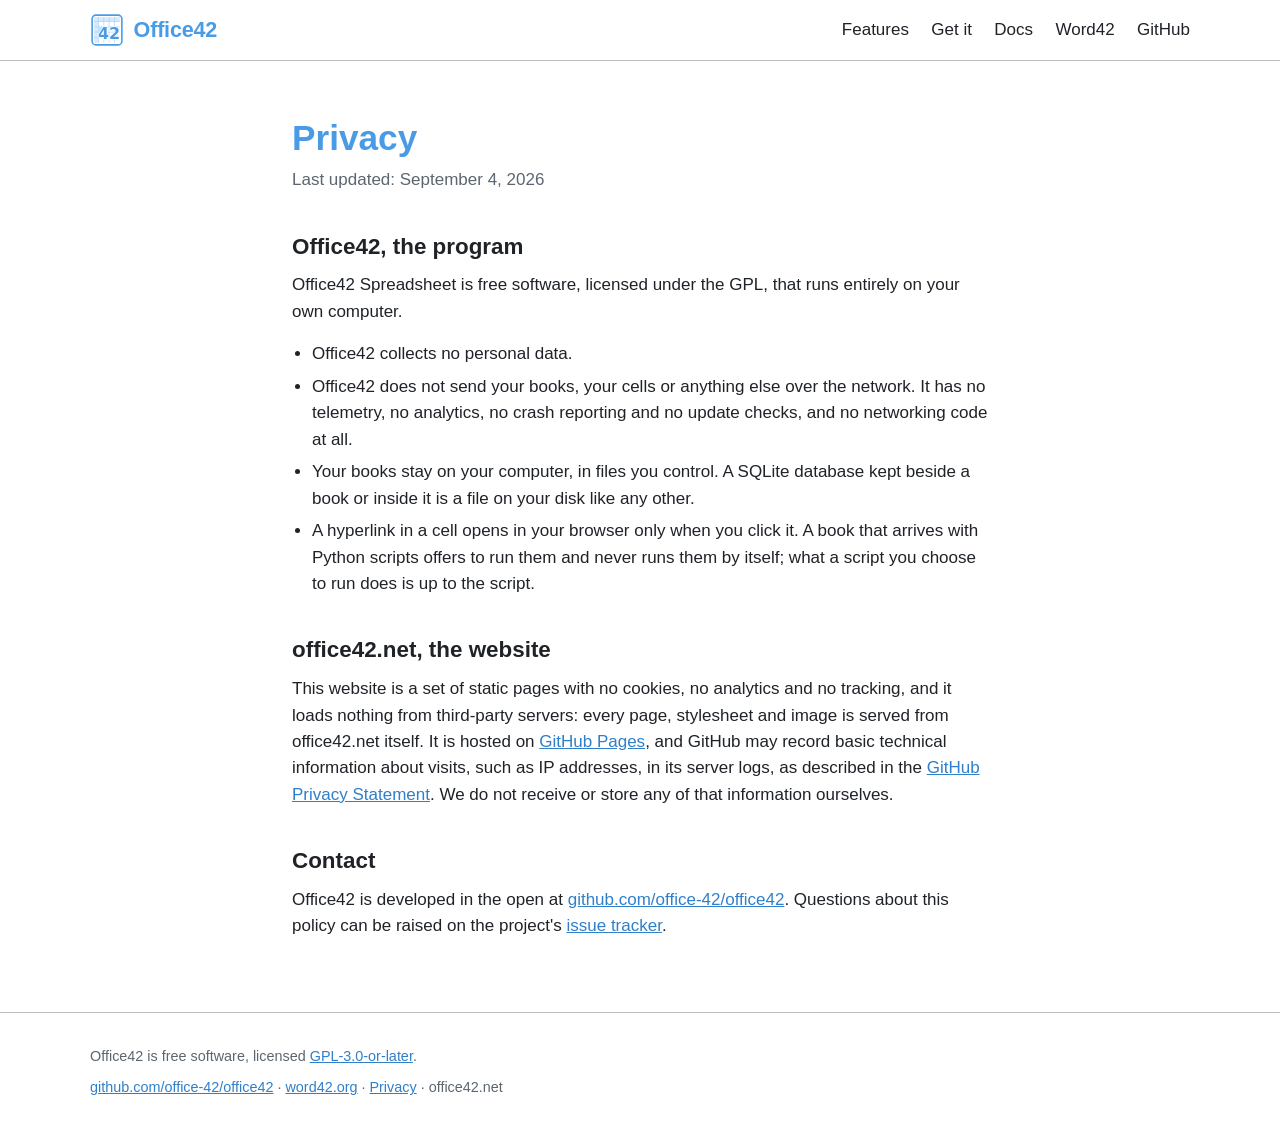
==== privacy.html @ 1de40852 "A privacy page, linked from the footer office42.net/privacy, in the shape of word42.org/privacy, say" ====
<!DOCTYPE html>
<html lang="en">
<head>
<meta charset="utf-8">
<meta name="viewport" content="width=device-width, initial-scale=1">
<title>Privacy — Office42 Spreadsheet</title>
<meta name="description" content="The privacy policy of Office42 Spreadsheet and of office42.net: no data collection, no telemetry, no cookies, no tracking.">
<link rel="canonical" href="https://office42.net/privacy">
<meta property="og:type" content="website">
<meta property="og:title" content="Privacy — Office42 Spreadsheet">
<meta property="og:description" content="The privacy policy of Office42 Spreadsheet and of office42.net: no data collection, no telemetry, no cookies, no tracking.">
<meta property="og:url" content="https://office42.net/privacy">
<meta name="twitter:card" content="summary">
<meta name="theme-color" content="#4a9be6">
<link rel="icon" type="image/svg+xml" href="images/icon.svg">
<link rel="apple-touch-icon" href="images/icon-128.png">
<style>
  :root {
    --o42-blue: #4a9be6;
    --o42-blue-dark: #2f7fca;
    --o42-rule: #c0bfbc;
    --o42-ink: #1f2328;
    --o42-muted: #5c6670;
    --o42-ground: #ffffff;
  }
  * { box-sizing: border-box; }
  body {
    margin: 0;
    font-family: -apple-system, BlinkMacSystemFont, "Segoe UI", Roboto, "Helvetica Neue",
                 "Liberation Sans", "DejaVu Sans", Arial, sans-serif;
    font-size: 17px;
    line-height: 1.55;
    color: var(--o42-ink);
    background: var(--o42-ground);
  }
  a { color: var(--o42-blue-dark); }
  a:hover { color: var(--o42-blue); }
  code {
    font-family: "SFMono-Regular", Consolas, "Liberation Mono", "DejaVu Sans Mono", Menlo, monospace;
    font-size: .92em;
    background: #f6f8fa;
    padding: .05em .3em;
    border-radius: 3px;
  }
  .container { max-width: 1140px; margin: 0 auto; padding: 0 1.25rem; }
  h1 { font-size: 2.2rem; font-weight: 700; color: var(--o42-blue); line-height: 1.2; margin: 0 0 .5rem; }
  h2 { font-size: 1.4rem; font-weight: 700; line-height: 1.2; margin: 2.5rem 0 .75rem; }
  .muted { color: var(--o42-muted); }
  .small { font-size: .9rem; }
  p { margin: 0 0 1rem; }
  ul { margin: 0 0 1rem; padding-left: 1.25rem; }
  li { margin-bottom: .4rem; }

  nav.top {
    position: sticky; top: 0; z-index: 10;
    background: var(--o42-ground);
    border-bottom: 1px solid var(--o42-rule);
  }
  nav.top .container {
    display: flex; align-items: center; justify-content: space-between;
    height: 60px;
  }
  .brand {
    display: flex; align-items: center; gap: .6rem;
    font-weight: 700; font-size: 1.35rem; color: var(--o42-blue);
    text-decoration: none; letter-spacing: -.01em;
  }
  .brand img { width: 34px; height: 34px; }
  nav.top ul { list-style: none; margin: 0; padding: 0; display: flex; gap: 1.4rem; }
  nav.top li { margin: 0; }
  nav.top a.link { color: var(--o42-ink); text-decoration: none; white-space: nowrap; }
  nav.top a.link:hover { color: var(--o42-blue); }
  @media (max-width: 520px) {
    .brand span { display: none; }
    nav.top ul { gap: .8rem; }
    nav.top a.link { font-size: .95rem; }
  }
  @media (max-width: 380px) {
    nav.top ul { gap: .6rem; }
    nav.top a.link { font-size: .85rem; }
  }

  main { padding: 3.5rem 0; }
  main .container { max-width: 46rem; }
  footer { border-top: 1px solid var(--o42-rule); padding: 2rem 0; }
  footer p { margin-bottom: .6rem; }
</style>
</head>
<body>

<nav class="top">
  <div class="container">
    <a class="brand" href="./">
      <img src="images/icon.svg" alt="" width="34" height="34">
      <span>Office42</span>
    </a>
    <ul>
      <li><a class="link" href="./#features">Features</a></li>
      <li><a class="link" href="./#download">Get it</a></li>
      <li><a class="link" href="./#docs">Docs</a></li>
      <li><a class="link" href="https://word42.org/">Word42</a></li>
      <li><a class="link" href="https://github.com/office-42/office42">GitHub</a></li>
    </ul>
  </div>
</nav>

<main>
  <div class="container">
    <h1>Privacy</h1>
    <p class="muted">Last updated: September 4, 2026</p>

    <h2>Office42, the program</h2>
    <p>Office42 Spreadsheet is free software, licensed under the GPL, that runs entirely on
    your own computer.</p>
    <ul>
      <li>Office42 collects no personal data.</li>
      <li>Office42 does not send your books, your cells or anything else over the network. It
      has no telemetry, no analytics, no crash reporting and no update checks, and no
      networking code at all.</li>
      <li>Your books stay on your computer, in files you control. A SQLite database kept
      beside a book or inside it is a file on your disk like any other.</li>
      <li>A hyperlink in a cell opens in your browser only when you click it. A book that
      arrives with Python scripts offers to run them and never runs them by itself; what a
      script you choose to run does is up to the script.</li>
    </ul>

    <h2>office42.net, the website</h2>
    <p>This website is a set of static pages with no cookies, no analytics and no tracking,
    and it loads nothing from third-party servers: every page, stylesheet and image is
    served from office42.net itself. It is hosted on
    <a href="https://pages.github.com/">GitHub Pages</a>, and GitHub may record basic
    technical information about visits, such as IP addresses, in its server logs, as
    described in the
    <a href="https://docs.github.com/en/site-policy/privacy-policies/github-general-privacy-statement">GitHub
    Privacy Statement</a>. We do not receive or store any of that information ourselves.</p>

    <h2>Contact</h2>
    <p>Office42 is developed in the open at
    <a href="https://github.com/office-42/office42">github.com/office-42/office42</a>.
    Questions about this policy can be raised on the project's
    <a href="https://github.com/office-42/office42/issues">issue tracker</a>.</p>
  </div>
</main>

<footer>
  <div class="container">
    <p class="small muted">Office42 is free software, licensed
    <a href="https://github.com/office-42/office42/blob/main/LICENSE">GPL-3.0-or-later</a>.</p>
    <p class="small muted">
      <a href="https://github.com/office-42/office42">github.com/office-42/office42</a> ·
      <a href="https://word42.org/">word42.org</a> ·
      <a href="privacy">Privacy</a> · office42.net
    </p>
  </div>
</footer>

</body>
</html>
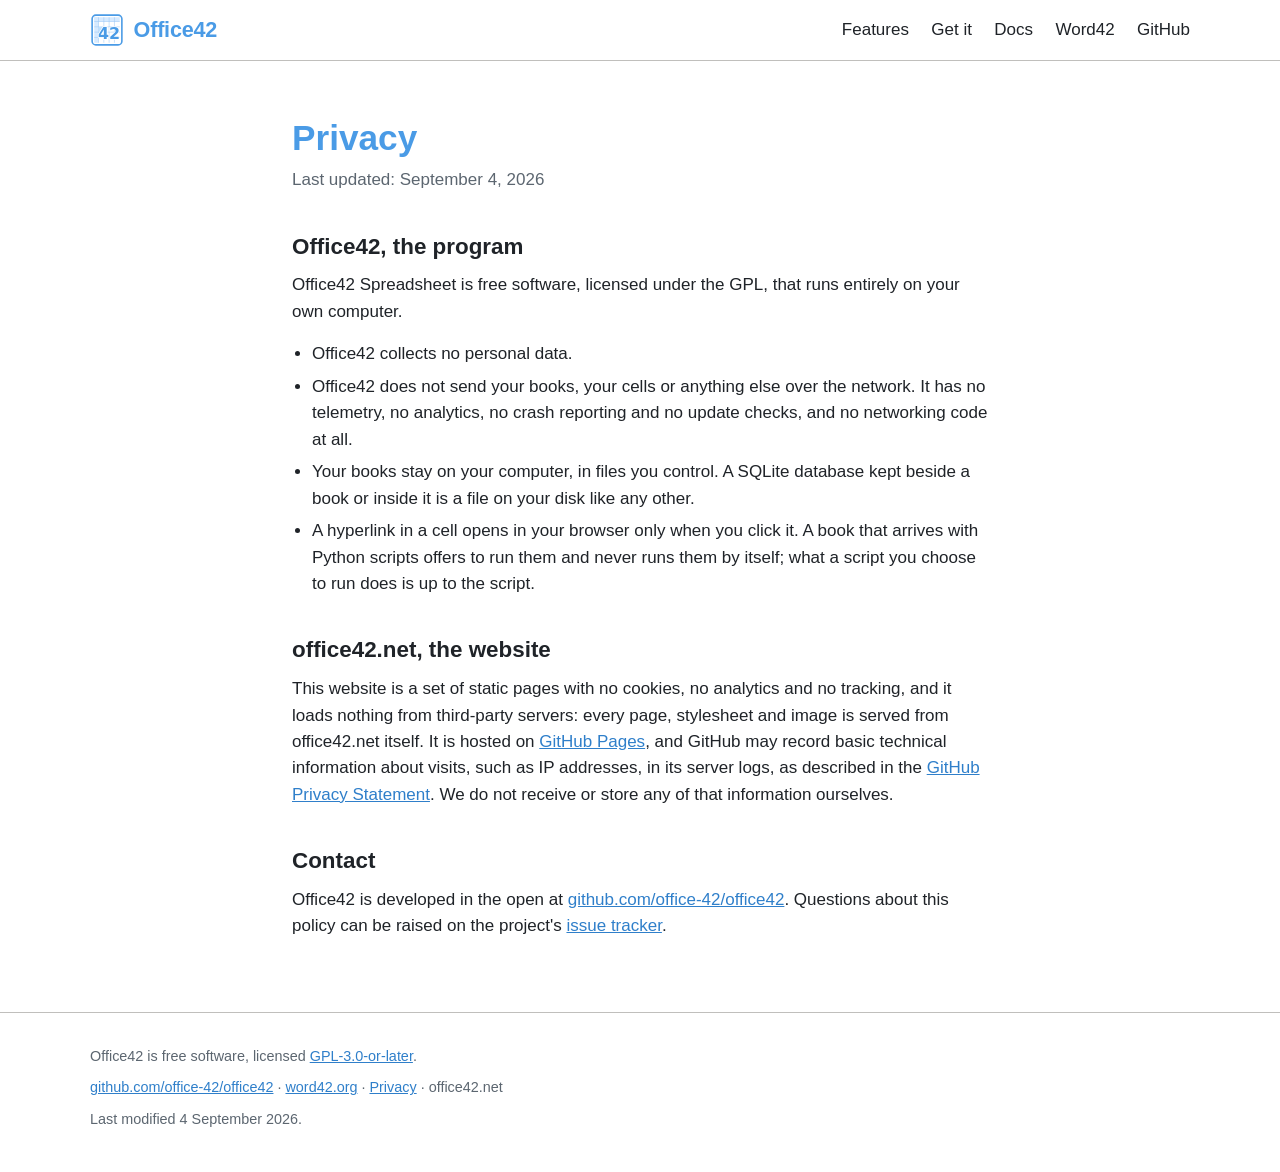
==== commit c18e09b1: "Each page's footer says when it was last modified The front page and the privacy page end with "Last" ====
--- a/privacy.html
+++ b/privacy.html
@@ -151,6 +151,7 @@
       <a href="https://word42.org/">word42.org</a> ·
       <a href="privacy">Privacy</a> · office42.net
     </p>
+    <p class="small muted">Last modified <time datetime="2026-09-04">4 September 2026</time>.</p>
   </div>
 </footer>
 
